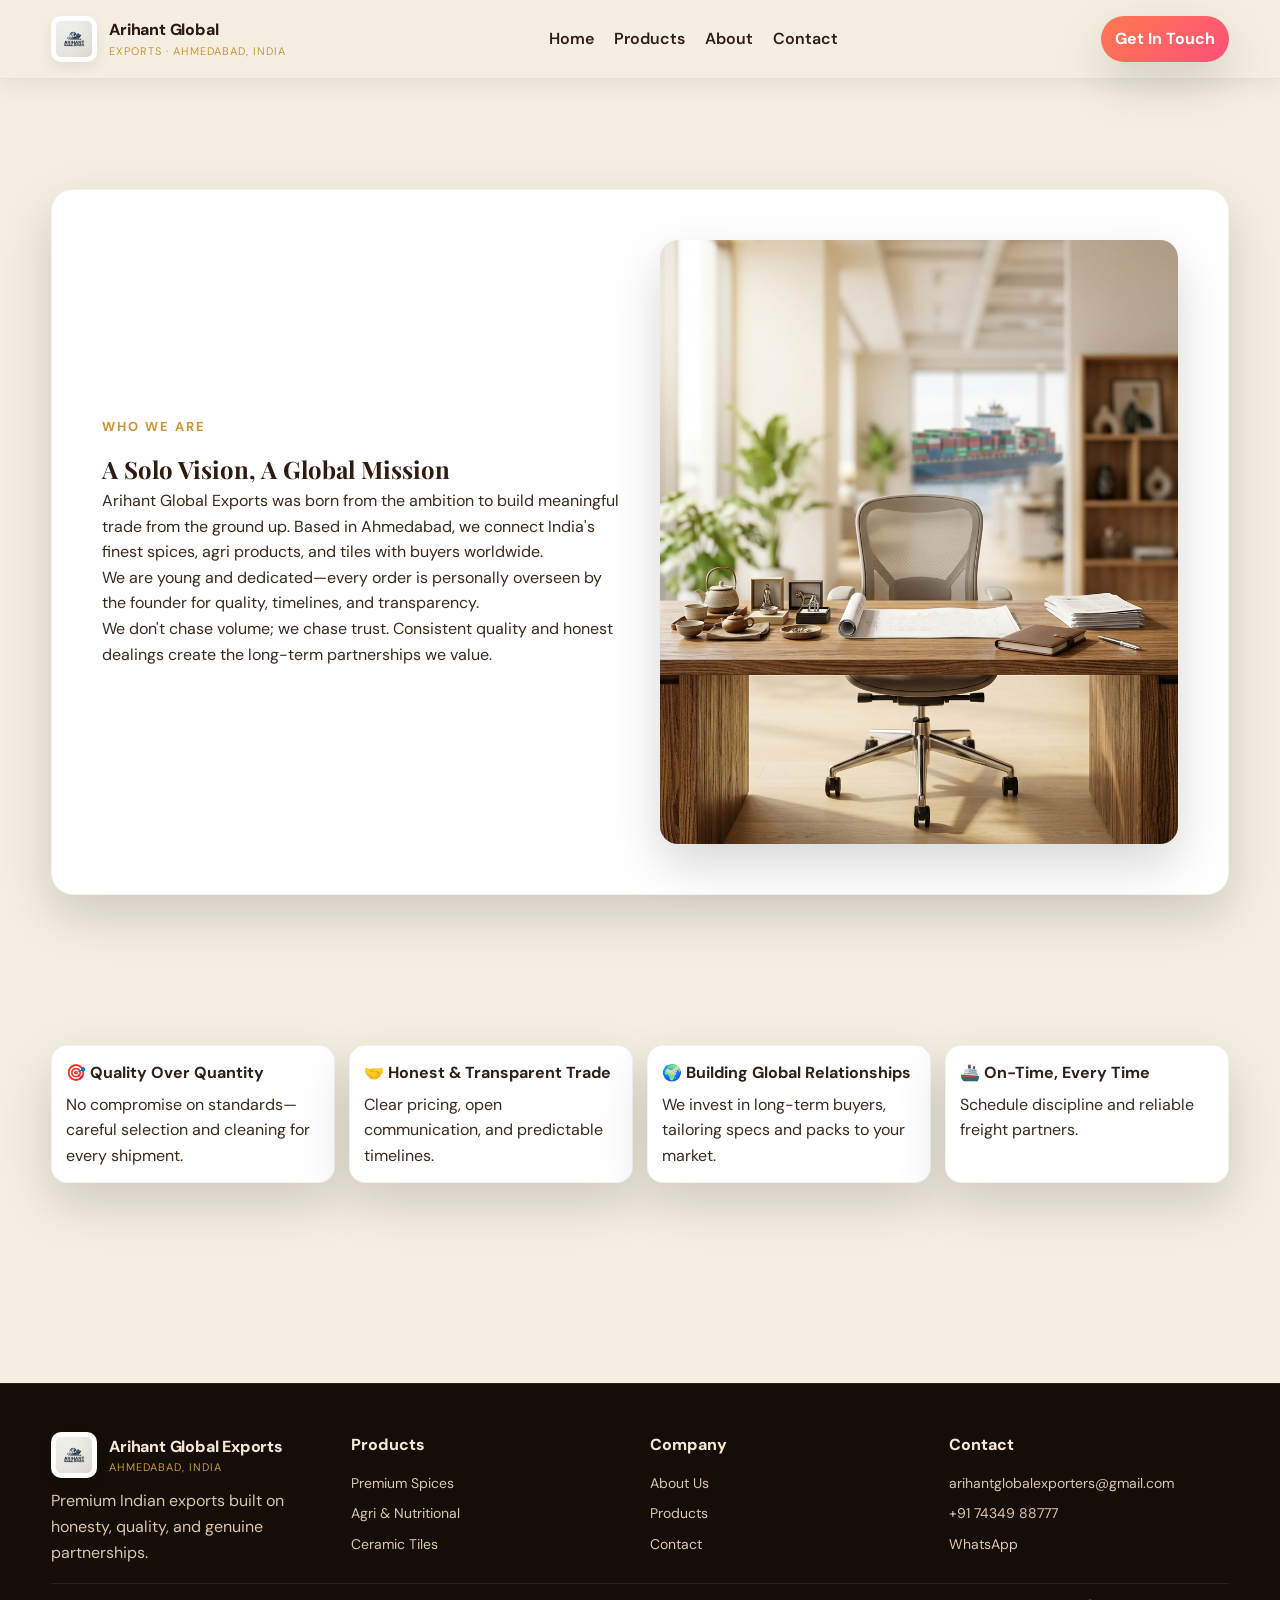
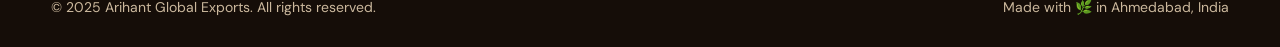
==== export-company-website/about.html @ 559a9566 "version1" ====
<!DOCTYPE html>
<html lang="en">
<head>
  <meta charset="UTF-8">
  <meta name="viewport" content="width=device-width, initial-scale=1.0">
  <title>About | Arihant Global Exports</title>
  <link rel="preconnect" href="https://fonts.googleapis.com">
  <link rel="preconnect" href="https://fonts.gstatic.com" crossorigin>
  <link href="https://fonts.googleapis.com/css2?family=Playfair+Display:wght@600;700&family=DM+Sans:wght@400;500;600;700&display=swap" rel="stylesheet">
  <style>
    :root {--cream:#f5efe2;--gold:#c8973a;--deep:#2e1a0e;--shadow:0 20px 50px rgba(0,0,0,0.16);--text:#2f2016;}
    *{box-sizing:border-box;margin:0;padding:0;}body{font-family:'DM Sans',system-ui,sans-serif;background:var(--cream);color:var(--text);line-height:1.6;}a{text-decoration:none;color:inherit;}img{max-width:100%;display:block;} .container{width:min(1180px,92vw);margin:0 auto;} .section-pad{padding:110px 0;}
    .nav-wrap{position:sticky;top:0;z-index:999;background:rgba(245,239,226,0.95);backdrop-filter:blur(8px);border-bottom:1px solid rgba(0,0,0,0.06);box-shadow:0 8px 20px rgba(0,0,0,0.06);} .nav-inner{display:flex;align-items:center;justify-content:space-between;padding:16px 0;} .brand{display:flex;align-items:center;gap:12px;} .brand-logo{width:46px;height:46px;object-fit:contain;border-radius:10px;background:#fff;padding:5px;box-shadow:0 6px 14px rgba(0,0,0,0.08);} .brand-text span{display:block;} .brand-name{font-weight:800;letter-spacing:-0.2px;color:var(--deep);} .brand-tag{font-size:11px;color:var(--gold);letter-spacing:1px;text-transform:uppercase;} .nav-links{list-style:none;display:flex;gap:20px;font-weight:600;} .nav-links a{position:relative;padding:6px 0;} .nav-links a::after{content:"";position:absolute;left:0;bottom:-4px;width:100%;height:2px;background:var(--gold);transform:scaleX(0);transform-origin:left;transition:transform .25s;} .nav-links a:hover::after{transform:scaleX(1);} .nav-cta{background:linear-gradient(135deg,#ff7a4e,#ff4f7a);color:#fff;padding:10px 14px;border-radius:999px;font-weight:700;box-shadow:var(--shadow);} 
    .eyebrow{font-size:13px;letter-spacing:2px;text-transform:uppercase;color:var(--gold);font-weight:700;margin-bottom:12px;} h1,h2,h3{font-family:'Playfair Display','DM Sans',serif;color:var(--deep);} p{color:#3a2a1b;} .two-col{display:grid;grid-template-columns:repeat(auto-fit,minmax(320px,1fr));gap:40px;align-items:center;background:#fff;padding:50px;border-radius:22px;border:1px solid rgba(0,0,0,0.05);box-shadow:var(--shadow);} .about-img{width:100%;border-radius:18px;box-shadow:var(--shadow);} 
    .grid{display:grid;grid-template-columns:repeat(auto-fit,minmax(240px,1fr));gap:14px;} .card{background:#fff;border-radius:16px;padding:14px;border:1px solid rgba(0,0,0,0.05);box-shadow:var(--shadow);} .card strong{display:block;margin-bottom:6px;} 
    .footer{background:#150d08;color:#e8d8c2;padding:48px 0 28px;margin-top:90px;border-top:1px solid rgba(255,255,255,0.06);} .footer-grid{display:grid;grid-template-columns:repeat(auto-fit,minmax(220px,1fr));gap:20px;} .footer-title{font-weight:800;color:#f4e7d6;margin-bottom:10px;} .footer-links a{display:block;color:#d9c8b0;padding:4px 0;font-size:14px;} .footer-links a:hover{color:#fff;} .footer-bottom{border-top:1px solid rgba(255,255,255,0.08);margin-top:18px;padding-top:12px;display:flex;justify-content:space-between;flex-wrap:wrap;gap:10px;color:#cbb89d;font-size:14px;}
  </style>
</head>
<body>
  <nav class="nav-wrap">
    <div class="container nav-inner">
      <div class="brand">
        <img class="brand-logo" src="images/Arihant%20Global%20exports%20logo.png" alt="Arihant Global Exports logo">
        <div class="brand-text">
          <span class="brand-name">Arihant Global</span>
          <span class="brand-tag">Exports · Ahmedabad, India</span>
        </div>
      </div>
      <ul class="nav-links">
        <li><a href="index.html">Home</a></li>
        <li><a href="products.html">Products</a></li>
        <li><a href="about.html">About</a></li>
        <li><a href="contact.html">Contact</a></li>
      </ul>
      <a class="nav-cta" href="contact.html">Get In Touch</a>
    </div>
  </nav>

  <section class="section-pad">
    <div class="container two-col">
      <div>
        <p class="eyebrow">Who We Are</p>
        <h1>A Solo Vision, A Global Mission</h1>
        <p>Arihant Global Exports was born from the ambition to build meaningful trade from the ground up. Based in Ahmedabad, we connect India's finest spices, agri products, and tiles with buyers worldwide.</p>
        <p>We are young and dedicated—every order is personally overseen by the founder for quality, timelines, and transparency.</p>
        <p>We don't chase volume; we chase trust. Consistent quality and honest dealings create the long-term partnerships we value.</p>
      </div>
      <img class="about-img" src="images/About%20us%20founders%20.png" alt="Founder">
    </div>
  </section>

  <section class="section-pad" style="padding-top:40px;">
    <div class="container">
      <div class="grid">
        <div class="card"><strong>🎯 Quality Over Quantity</strong><p>No compromise on standards—careful selection and cleaning for every shipment.</p></div>
        <div class="card"><strong>🤝 Honest & Transparent Trade</strong><p>Clear pricing, open communication, and predictable timelines.</p></div>
        <div class="card"><strong>🌍 Building Global Relationships</strong><p>We invest in long-term buyers, tailoring specs and packs to your market.</p></div>
        <div class="card"><strong>🚢 On-Time, Every Time</strong><p>Schedule discipline and reliable freight partners.</p></div>
      </div>
    </div>
  </section>

  <footer class="footer">
    <div class="container">
      <div class="footer-grid">
        <div>
          <div class="brand" style="margin-bottom:10px;">
            <img class="brand-logo" src="images/Arihant%20Global%20exports%20logo.png" alt="logo">
            <div class="brand-text">
              <span class="brand-name" style="color:#f4e7d6;">Arihant Global Exports</span>
              <span class="brand-tag" style="color:var(--gold);">Ahmedabad, India</span>
            </div>
          </div>
          <p style="color:#d7c5ac;">Premium Indian exports built on honesty, quality, and genuine partnerships.</p>
        </div>
        <div>
          <div class="footer-title">Products</div>
          <div class="footer-links">
            <a href="spices.html">Premium Spices</a>
            <a href="agri.html">Agri & Nutritional</a>
            <a href="tiles.html">Ceramic Tiles</a>
          </div>
        </div>
        <div>
          <div class="footer-title">Company</div>
          <div class="footer-links">
            <a href="about.html">About Us</a>
            <a href="products.html">Products</a>
            <a href="contact.html">Contact</a>
          </div>
        </div>
        <div>
          <div class="footer-title">Contact</div>
          <div class="footer-links">
            <a href="mailto:arihantglobalexporters@gmail.com">arihantglobalexporters@gmail.com</a>
            <a href="tel:+917434988777">+91 74349 88777</a>
            <a href="https://wa.me/917434988777" target="_blank" rel="noreferrer">WhatsApp</a>
          </div>
        </div>
      </div>
      <div class="footer-bottom">
        <span>© 2025 Arihant Global Exports. All rights reserved.</span>
        <span>Made with 🌿 in Ahmedabad, India</span>
      </div>
    </div>
  </footer>
</body>
</html>
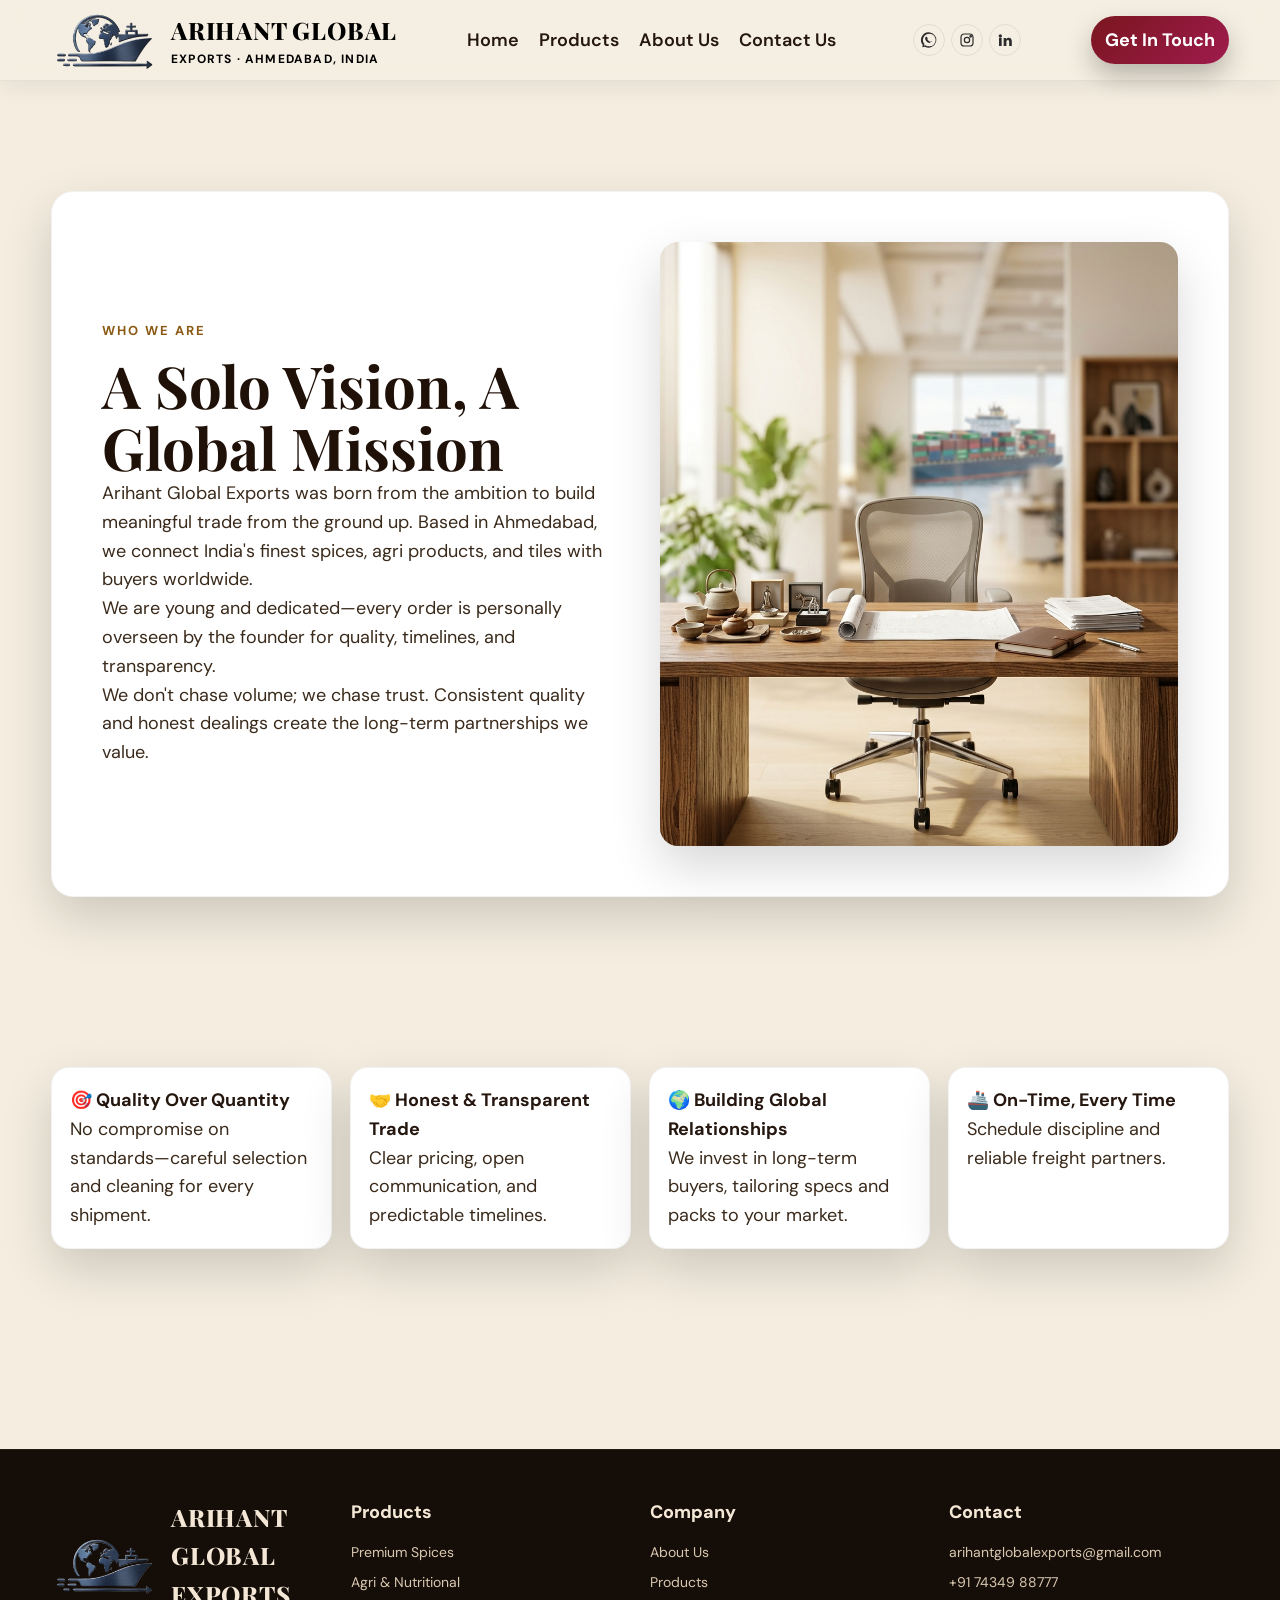
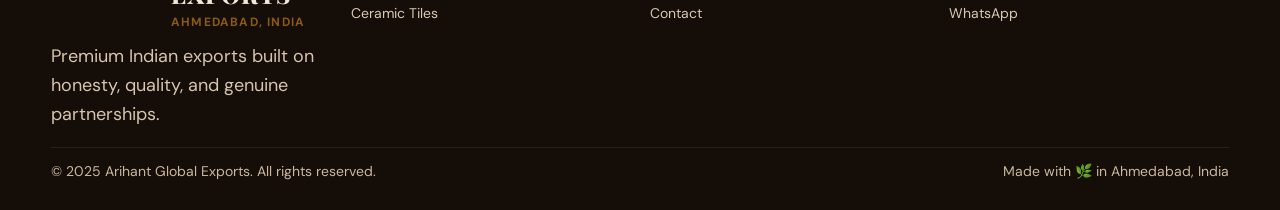
==== commit 37e26421: "Version2" ====
--- a/export-company-website/about.html
+++ b/export-company-website/about.html
@@ -7,34 +7,10 @@
   <link rel="preconnect" href="https://fonts.googleapis.com">
   <link rel="preconnect" href="https://fonts.gstatic.com" crossorigin>
   <link href="https://fonts.googleapis.com/css2?family=Playfair+Display:wght@600;700&family=DM+Sans:wght@400;500;600;700&display=swap" rel="stylesheet">
-  <style>
-    :root {--cream:#f5efe2;--gold:#c8973a;--deep:#2e1a0e;--shadow:0 20px 50px rgba(0,0,0,0.16);--text:#2f2016;}
-    *{box-sizing:border-box;margin:0;padding:0;}body{font-family:'DM Sans',system-ui,sans-serif;background:var(--cream);color:var(--text);line-height:1.6;}a{text-decoration:none;color:inherit;}img{max-width:100%;display:block;} .container{width:min(1180px,92vw);margin:0 auto;} .section-pad{padding:110px 0;}
-    .nav-wrap{position:sticky;top:0;z-index:999;background:rgba(245,239,226,0.95);backdrop-filter:blur(8px);border-bottom:1px solid rgba(0,0,0,0.06);box-shadow:0 8px 20px rgba(0,0,0,0.06);} .nav-inner{display:flex;align-items:center;justify-content:space-between;padding:16px 0;} .brand{display:flex;align-items:center;gap:12px;} .brand-logo{width:46px;height:46px;object-fit:contain;border-radius:10px;background:#fff;padding:5px;box-shadow:0 6px 14px rgba(0,0,0,0.08);} .brand-text span{display:block;} .brand-name{font-weight:800;letter-spacing:-0.2px;color:var(--deep);} .brand-tag{font-size:11px;color:var(--gold);letter-spacing:1px;text-transform:uppercase;} .nav-links{list-style:none;display:flex;gap:20px;font-weight:600;} .nav-links a{position:relative;padding:6px 0;} .nav-links a::after{content:"";position:absolute;left:0;bottom:-4px;width:100%;height:2px;background:var(--gold);transform:scaleX(0);transform-origin:left;transition:transform .25s;} .nav-links a:hover::after{transform:scaleX(1);} .nav-cta{background:linear-gradient(135deg,#ff7a4e,#ff4f7a);color:#fff;padding:10px 14px;border-radius:999px;font-weight:700;box-shadow:var(--shadow);} 
-    .eyebrow{font-size:13px;letter-spacing:2px;text-transform:uppercase;color:var(--gold);font-weight:700;margin-bottom:12px;} h1,h2,h3{font-family:'Playfair Display','DM Sans',serif;color:var(--deep);} p{color:#3a2a1b;} .two-col{display:grid;grid-template-columns:repeat(auto-fit,minmax(320px,1fr));gap:40px;align-items:center;background:#fff;padding:50px;border-radius:22px;border:1px solid rgba(0,0,0,0.05);box-shadow:var(--shadow);} .about-img{width:100%;border-radius:18px;box-shadow:var(--shadow);} 
-    .grid{display:grid;grid-template-columns:repeat(auto-fit,minmax(240px,1fr));gap:14px;} .card{background:#fff;border-radius:16px;padding:14px;border:1px solid rgba(0,0,0,0.05);box-shadow:var(--shadow);} .card strong{display:block;margin-bottom:6px;} 
-    .footer{background:#150d08;color:#e8d8c2;padding:48px 0 28px;margin-top:90px;border-top:1px solid rgba(255,255,255,0.06);} .footer-grid{display:grid;grid-template-columns:repeat(auto-fit,minmax(220px,1fr));gap:20px;} .footer-title{font-weight:800;color:#f4e7d6;margin-bottom:10px;} .footer-links a{display:block;color:#d9c8b0;padding:4px 0;font-size:14px;} .footer-links a:hover{color:#fff;} .footer-bottom{border-top:1px solid rgba(255,255,255,0.08);margin-top:18px;padding-top:12px;display:flex;justify-content:space-between;flex-wrap:wrap;gap:10px;color:#cbb89d;font-size:14px;}
-  </style>
+  <link rel="stylesheet" href="style.css">
 </head>
 <body>
-  <nav class="nav-wrap">
-    <div class="container nav-inner">
-      <div class="brand">
-        <img class="brand-logo" src="images/Arihant%20Global%20exports%20logo.png" alt="Arihant Global Exports logo">
-        <div class="brand-text">
-          <span class="brand-name">Arihant Global</span>
-          <span class="brand-tag">Exports · Ahmedabad, India</span>
-        </div>
-      </div>
-      <ul class="nav-links">
-        <li><a href="index.html">Home</a></li>
-        <li><a href="products.html">Products</a></li>
-        <li><a href="about.html">About</a></li>
-        <li><a href="contact.html">Contact</a></li>
-      </ul>
-      <a class="nav-cta" href="contact.html">Get In Touch</a>
-    </div>
-  </nav>
+  <div id="nav"></div>
 
   <section class="section-pad">
     <div class="container two-col">
@@ -92,7 +68,7 @@
         <div>
           <div class="footer-title">Contact</div>
           <div class="footer-links">
-            <a href="mailto:arihantglobalexporters@gmail.com">arihantglobalexporters@gmail.com</a>
+            <a href="mailto:arihantglobalexports@gmail.com">arihantglobalexports@gmail.com</a>
             <a href="tel:+917434988777">+91 74349 88777</a>
             <a href="https://wa.me/917434988777" target="_blank" rel="noreferrer">WhatsApp</a>
           </div>
@@ -104,5 +80,6 @@
       </div>
     </div>
   </footer>
+  <script src="script.js"></script>
 </body>
 </html>
--- a/export-company-website/style.css
+++ b/export-company-website/style.css
@@ -0,0 +1,103 @@
+:root {
+  --cream: #f4ede0;
+  --gold: #8b5a14;
+  --deep: #201108;
+  --spice: #9f1b4d;
+  --spice-dark: #7a161f;
+  --shadow: 0 20px 50px rgba(0,0,0,0.16);
+  --text: #25170f;
+  --muted: #6a5a46;
+}
+
+* { box-sizing: border-box; margin: 0; padding: 0; }
+body { font-family: 'DM Sans', system-ui, sans-serif; background: var(--cream); color: var(--text); line-height: 1.6; font-size: 18px; }
+a { text-decoration: none; color: inherit; }
+img { max-width: 100%; display: block; }
+.focus-visible, a:focus-visible, button:focus-visible, input:focus-visible, select:focus-visible, textarea:focus-visible { outline: 3px solid #0d4ea0; outline-offset: 3px; }
+.container { width: min(1180px, 92vw); margin: 0 auto; }
+.section-pad { padding: 110px 0; }
+.eyebrow { font-size: 13px; letter-spacing: 2px; text-transform: uppercase; color: var(--gold); font-weight: 700; margin-bottom: 12px; }
+h1, h2, h3 { font-family: 'Playfair Display', 'DM Sans', serif; color: var(--deep); }
+h1 { font-size: clamp(36px, 5vw, 58px); line-height: 1.08; }
+p { color: #3a2a1b; }
+::placeholder { color: #4a3a2c; opacity: 0.9; }
+
+.nav-wrap { position: sticky; top: 0; z-index: 999; background: rgba(245,239,226,0.95); backdrop-filter: blur(8px); border-bottom: 1px solid rgba(0,0,0,0.06); box-shadow: 0 8px 20px rgba(0,0,0,0.06); }
+.nav-inner { display: flex; align-items: center; justify-content: space-between; gap: 16px; padding: 10px 0; }
+.brand { display: flex; align-items: center; gap: 10px; }
+.brand-logo { height: 60px; width: auto; object-fit: contain; }
+.brand-text span { display: block; }
+.brand-name { font-family: 'Algerian', 'Playfair Display', serif; font-weight: 800; letter-spacing: 0.8px; color: #000; text-transform: uppercase; font-size: 24px; }
+.brand-tag { font-size: 12px; color: #000; letter-spacing: 1.2px; text-transform: uppercase; font-weight: 700; }
+.nav-links { list-style: none; display: flex; gap: 20px; font-weight: 600; }
+.nav-links a { position: relative; padding: 6px 0; }
+.nav-links a::after { content: ""; position: absolute; left: 0; bottom: -4px; width: 100%; height: 2px; background: var(--gold); transform: scaleX(0); transform-origin: left; transition: transform .25s; }
+.nav-links a:hover::after { transform: scaleX(1); }
+.nav-cta { background: linear-gradient(135deg, var(--spice-dark), var(--spice)); color: #fff; padding: 10px 14px; border-radius: 999px; font-weight: 700; box-shadow: 0 12px 26px rgba(0,0,0,0.25); transition: transform .15s ease, box-shadow .2s ease; }
+.nav-cta:hover { transform: translateY(-1px); box-shadow: 0 16px 36px rgba(0,0,0,0.35); }
+.nav-social { display: flex; gap: 6px; align-items: center; margin-left: 6px; }
+.nav-social a { display: inline-flex; align-items: center; justify-content: center; width: 32px; height: 32px; border-radius: 50%; border: 1px solid rgba(0,0,0,0.08); color: #2c2c2c; transition: transform .2s, box-shadow .2s, border-color .2s; }
+.nav-social a:hover { transform: translateY(-2px); box-shadow: 0 10px 20px rgba(0,0,0,0.12); border-color: rgba(0,0,0,0.2); }
+.nav-mobile { display: none; flex-direction: column; gap: 12px; padding: 16px; background: #fff; border: 1px solid rgba(0,0,0,0.06); border-radius: 12px; box-shadow: var(--shadow); position: absolute; right: 16px; top: 68px; width: 220px; }
+
+.hero { display: grid; grid-template-columns: repeat(auto-fit, minmax(320px, 1fr)); gap: 50px; align-items: center; padding-top: 40px; }
+.hero-desc { font-size: 17px; max-width: 620px; margin: 18px 0 26px; }
+.hero-buttons { display: flex; gap: 12px; flex-wrap: wrap; }
+.btn { display: inline-flex; align-items: center; gap: 10px; padding: 12px 18px; border-radius: 12px; font-weight: 700; cursor: pointer; border: 2px solid transparent; transition: transform .2s, box-shadow .2s, background .2s, color .2s; }
+.btn-dark { background: linear-gradient(135deg, var(--spice-dark), var(--spice)); color: #fff; box-shadow: 0 18px 40px rgba(0,0,0,0.3); }
+.btn-outline { border-color: var(--deep); color: var(--deep); }
+.btn-outline:hover { background: var(--deep); color: #fff; }
+.pill-row { display: flex; gap: 10px; flex-wrap: wrap; margin-top: 18px; }
+.pill { background: rgba(0,0,0,0.04); padding: 10px 14px; border-radius: 999px; font-weight: 600; color: var(--deep); border: 1px solid rgba(0,0,0,0.06); }
+.hero-visual { position: relative; min-height: 360px; }
+.hero-img { position: absolute; inset: 0; width: 100%; height: 100%; object-fit: cover; border-radius: 22px; box-shadow: var(--shadow); }
+.badge { position: absolute; background: rgba(255,255,255,0.92); padding: 12px 14px; border-radius: 14px; box-shadow: var(--shadow); font-weight: 700; color: var(--deep); border: 1px solid rgba(0,0,0,0.04); }
+.badge.b1 { top: 16px; left: 16px; }
+.badge.b2 { bottom: 16px; right: 16px; }
+
+.grid { display: grid; grid-template-columns: repeat(auto-fit, minmax(240px, 1fr)); gap: 18px; margin-top: 20px; }
+.cards { display: grid; grid-template-columns: repeat(auto-fit, minmax(240px, 1fr)); gap: 16px; margin-top: 26px; }
+.card-link { display: block; color: inherit; text-decoration: none; height: 100%; }
+.card { background: #fff; border-radius: 18px; padding: 18px; border: 1px solid rgba(0,0,0,0.05); box-shadow: var(--shadow); height: 100%; transition: transform .2s, box-shadow .2s; }
+.card:hover { transform: translateY(-4px); box-shadow: 0 24px 60px rgba(0,0,0,0.18); }
+.card img { height: 190px; width: 100%; object-fit: cover; border-radius: 14px; margin-bottom: 12px; }
+.card h3 { margin: 4px 0 6px; }
+.meta { display: flex; gap: 8px; flex-wrap: wrap; margin: 10px 0; }
+.chip { padding: 8px 10px; border-radius: 10px; background: rgba(0,0,0,0.04); border: 1px solid rgba(0,0,0,0.06); font-weight: 600; color: var(--deep); }
+.list { margin: 10px 0 0; padding-left: 18px; color: #4a3525; }
+.list li { margin-bottom: 6px; }
+
+.trust-badges { display: flex; flex-wrap: wrap; gap: 10px; margin-top: 18px; }
+.badge-chip { background: #fff; border-radius: 12px; padding: 10px 12px; border: 1px solid rgba(0,0,0,0.06); font-weight: 600; box-shadow: 0 6px 20px rgba(0,0,0,0.08); }
+
+.two-col { display: grid; grid-template-columns: repeat(auto-fit, minmax(320px, 1fr)); gap: 40px; align-items: center; background: #fff; padding: 50px; border-radius: 22px; border: 1px solid rgba(0,0,0,0.05); box-shadow: var(--shadow); }
+.about-img { width: 100%; border-radius: 18px; box-shadow: var(--shadow); }
+
+.form-shell { background:#fdf9f2; border-radius:22px; padding:50px; border:1px solid rgba(0,0,0,0.05); box-shadow: var(--shadow); }
+form { background:#fdf9f2; border-radius:18px; padding:24px; border:1px solid rgba(0,0,0,0.05); box-shadow: var(--shadow); display:grid; gap:14px; color:var(--deep);} 
+label {font-weight:700;font-size:14px;color:var(--deep);} 
+input, select, textarea {width:100%;padding:12px;border-radius:10px;border:1px solid rgba(0,0,0,0.12);font-family:inherit;font-size:14px;background:#fff;color:var(--deep);} 
+input:focus, select:focus, textarea:focus {outline:none;border-color:var(--gold);box-shadow:0 0 0 3px rgba(139,90,20,0.35);} 
+.grid-2 {display:grid;grid-template-columns:repeat(auto-fit,minmax(200px,1fr));gap:12px;} 
+textarea {min-height:130px;} 
+.submit-btn {background:linear-gradient(135deg,var(--spice-dark),var(--spice));color:#fff;padding:12px 16px;border:none;border-radius:12px;font-weight:700;cursor:pointer;box-shadow:var(--shadow);} 
+.info-row { display:flex; gap:12px; align-items:flex-start; }
+.info-icon { font-size:18px; }
+.social-buttons { display:flex; gap:10px; flex-wrap:wrap; margin:10px 0 6px; }
+.social-btn { color:#fff; padding:10px 14px; border-radius:12px; font-weight:700; display:inline-flex; align-items:center; gap:8px; box-shadow:var(--shadow); }
+.wa { background:#25D366; }
+.li { background:#0A66C2; }
+.ig { background:linear-gradient(45deg,#f9ce34,#ee2a7b,#6228d7); }
+.tiles-theme .btn-dark { background: linear-gradient(135deg,#3a5a7c,#1f3346); box-shadow: 0 18px 40px rgba(58,90,124,0.28); }
+
+.footer {background:#150d08;color:#e8d8c2;padding:48px 0 28px;margin-top:90px;border-top:1px solid rgba(255,255,255,0.06);} 
+.footer-grid {display:grid;grid-template-columns:repeat(auto-fit,minmax(220px,1fr));gap:20px;} 
+.footer-title {font-weight:800;color:#f4e7d6;margin-bottom:10px;} 
+.footer-links a {display:block;color:#d9c8b0;padding:4px 0;font-size:14px;} 
+.footer-links a:hover {color:#fff;} 
+.footer-bottom {border-top:1px solid rgba(255,255,255,0.08);margin-top:18px;padding-top:12px;display:flex;justify-content:space-between;flex-wrap:wrap;gap:10px;color:#cbb89d;font-size:14px;}
+
+@media (max-width: 900px) {
+  .nav-links, .nav-cta {display:none;}
+  .nav-mobile.show {display:flex;}
+}
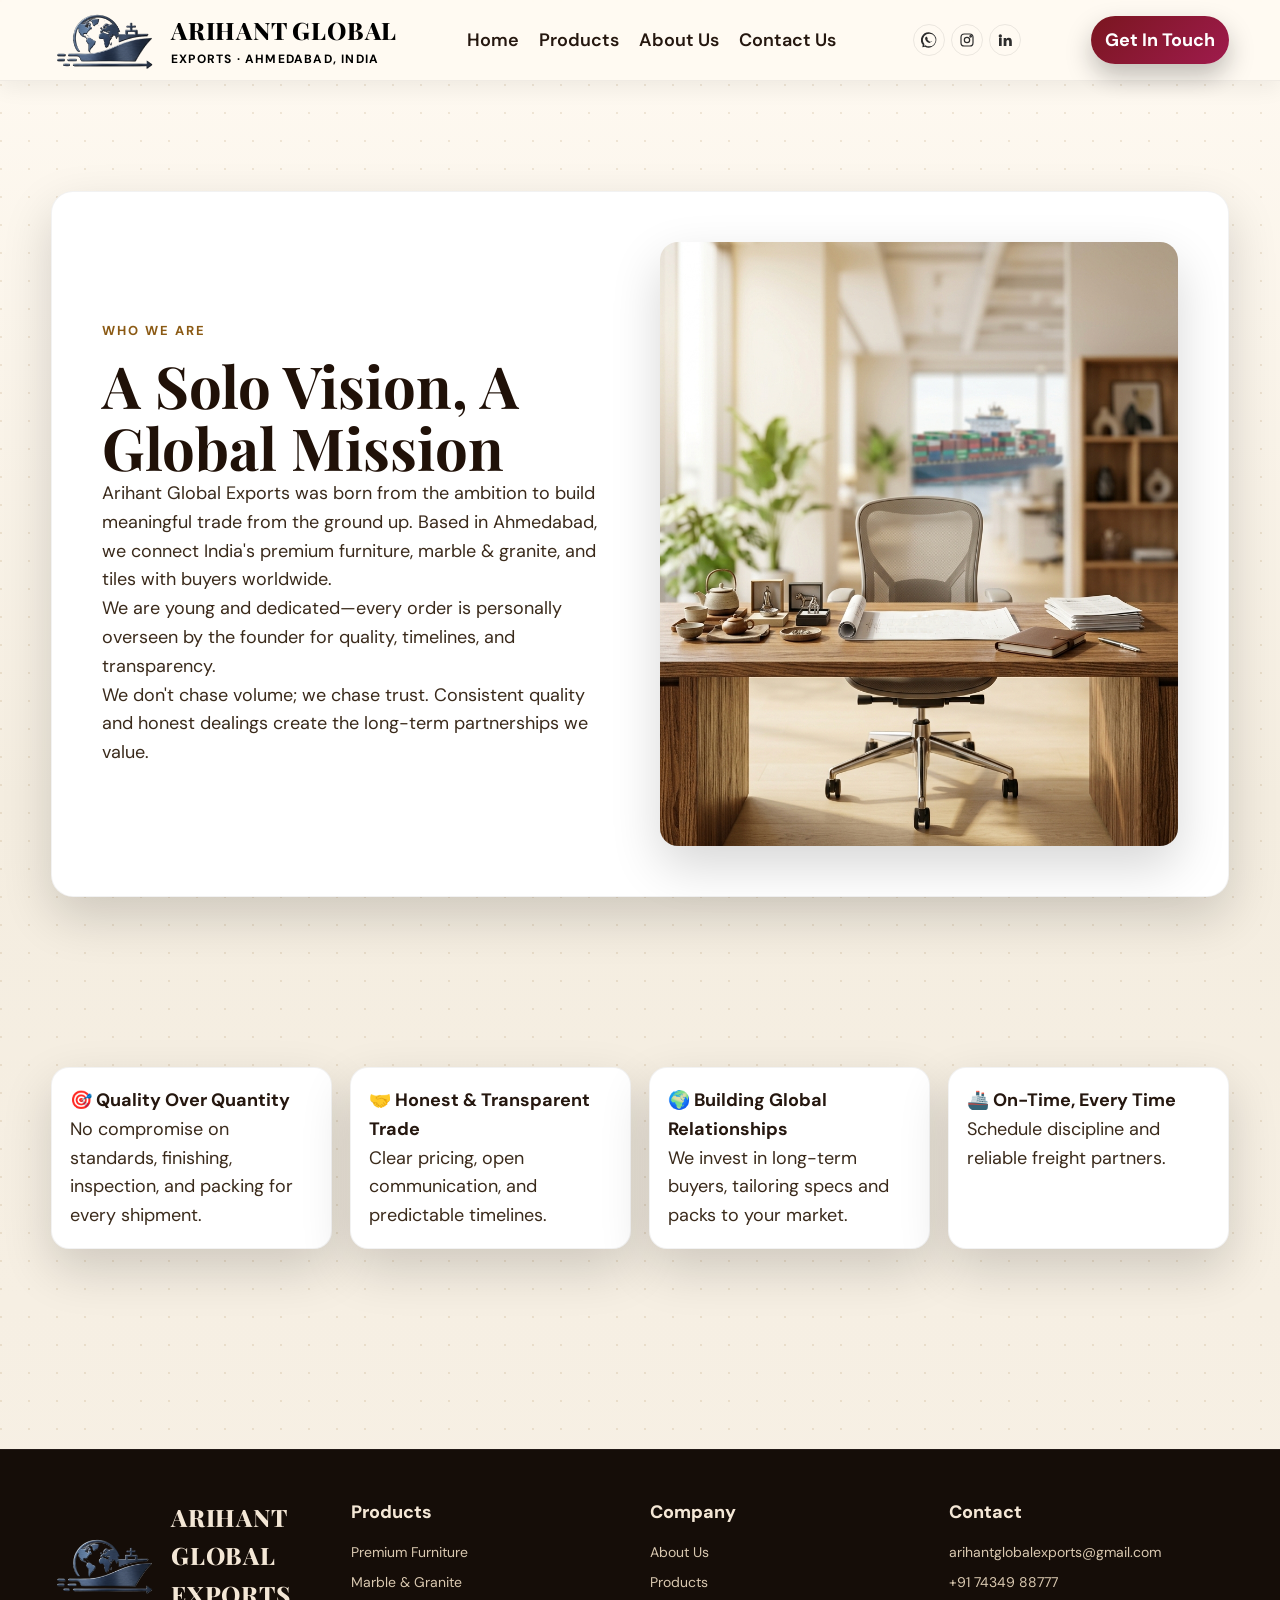
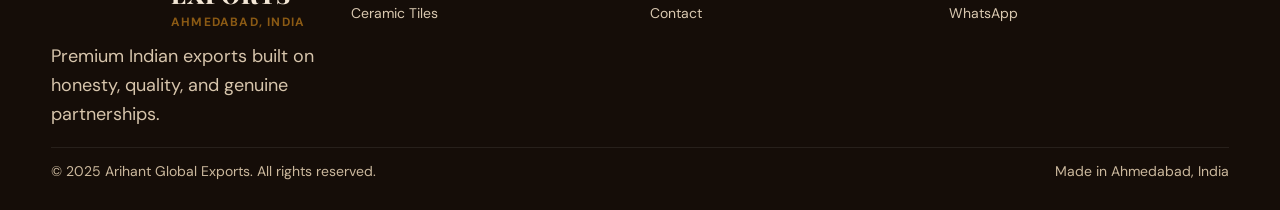
==== commit 08a7a8c6: "updated tiles and ceramic" ====
--- a/export-company-website/about.html
+++ b/export-company-website/about.html
@@ -17,7 +17,7 @@
       <div>
         <p class="eyebrow">Who We Are</p>
         <h1>A Solo Vision, A Global Mission</h1>
-        <p>Arihant Global Exports was born from the ambition to build meaningful trade from the ground up. Based in Ahmedabad, we connect India's finest spices, agri products, and tiles with buyers worldwide.</p>
+        <p>Arihant Global Exports was born from the ambition to build meaningful trade from the ground up. Based in Ahmedabad, we connect India's premium furniture, marble & granite, and tiles with buyers worldwide.</p>
         <p>We are young and dedicated—every order is personally overseen by the founder for quality, timelines, and transparency.</p>
         <p>We don't chase volume; we chase trust. Consistent quality and honest dealings create the long-term partnerships we value.</p>
       </div>
@@ -28,7 +28,7 @@
   <section class="section-pad" style="padding-top:40px;">
     <div class="container">
       <div class="grid">
-        <div class="card"><strong>🎯 Quality Over Quantity</strong><p>No compromise on standards—careful selection and cleaning for every shipment.</p></div>
+        <div class="card"><strong>🎯 Quality Over Quantity</strong><p>No compromise on standards, finishing, inspection, and packing for every shipment.</p></div>
         <div class="card"><strong>🤝 Honest & Transparent Trade</strong><p>Clear pricing, open communication, and predictable timelines.</p></div>
         <div class="card"><strong>🌍 Building Global Relationships</strong><p>We invest in long-term buyers, tailoring specs and packs to your market.</p></div>
         <div class="card"><strong>🚢 On-Time, Every Time</strong><p>Schedule discipline and reliable freight partners.</p></div>
@@ -52,8 +52,8 @@
         <div>
           <div class="footer-title">Products</div>
           <div class="footer-links">
-            <a href="spices.html">Premium Spices</a>
-            <a href="agri.html">Agri & Nutritional</a>
+            <a href="furniture.html">Premium Furniture</a>
+            <a href="marble-granite.html">Marble & Granite</a>
             <a href="tiles.html">Ceramic Tiles</a>
           </div>
         </div>
@@ -76,7 +76,7 @@
       </div>
       <div class="footer-bottom">
         <span>© 2025 Arihant Global Exports. All rights reserved.</span>
-        <span>Made with 🌿 in Ahmedabad, India</span>
+        <span>Made in Ahmedabad, India</span>
       </div>
     </div>
   </footer>
--- a/export-company-website/style.css
+++ b/export-company-website/style.css
@@ -2,15 +2,23 @@
   --cream: #f4ede0;
   --gold: #8b5a14;
   --deep: #201108;
-  --spice: #9f1b4d;
-  --spice-dark: #7a161f;
+  --accent: #9f1b4d;
+  --accent-dark: #7a161f;
   --shadow: 0 20px 50px rgba(0,0,0,0.16);
   --text: #25170f;
   --muted: #6a5a46;
 }
 
 * { box-sizing: border-box; margin: 0; padding: 0; }
-body { font-family: 'DM Sans', system-ui, sans-serif; background: var(--cream); color: var(--text); line-height: 1.6; font-size: 18px; }
+body {
+  font-family: 'DM Sans', system-ui, sans-serif;
+  background:
+    radial-gradient(circle at 1px 1px, rgba(139,90,20,0.12) 1px, transparent 0) 0 0 / 28px 28px,
+    linear-gradient(180deg, #fffaf2 0%, var(--cream) 44%, #f8f1e6 100%);
+  color: var(--text);
+  line-height: 1.6;
+  font-size: 18px;
+}
 a { text-decoration: none; color: inherit; }
 img { max-width: 100%; display: block; }
 .focus-visible, a:focus-visible, button:focus-visible, input:focus-visible, select:focus-visible, textarea:focus-visible { outline: 3px solid #0d4ea0; outline-offset: 3px; }
@@ -22,7 +30,7 @@
 p { color: #3a2a1b; }
 ::placeholder { color: #4a3a2c; opacity: 0.9; }
 
-.nav-wrap { position: sticky; top: 0; z-index: 999; background: rgba(245,239,226,0.95); backdrop-filter: blur(8px); border-bottom: 1px solid rgba(0,0,0,0.06); box-shadow: 0 8px 20px rgba(0,0,0,0.06); }
+.nav-wrap { position: sticky; top: 0; z-index: 999; background: rgba(255,250,242,0.94); backdrop-filter: blur(8px); border-bottom: 1px solid rgba(0,0,0,0.06); box-shadow: 0 8px 20px rgba(0,0,0,0.06); }
 .nav-inner { display: flex; align-items: center; justify-content: space-between; gap: 16px; padding: 10px 0; }
 .brand { display: flex; align-items: center; gap: 10px; }
 .brand-logo { height: 60px; width: auto; object-fit: contain; }
@@ -33,7 +41,7 @@
 .nav-links a { position: relative; padding: 6px 0; }
 .nav-links a::after { content: ""; position: absolute; left: 0; bottom: -4px; width: 100%; height: 2px; background: var(--gold); transform: scaleX(0); transform-origin: left; transition: transform .25s; }
 .nav-links a:hover::after { transform: scaleX(1); }
-.nav-cta { background: linear-gradient(135deg, var(--spice-dark), var(--spice)); color: #fff; padding: 10px 14px; border-radius: 999px; font-weight: 700; box-shadow: 0 12px 26px rgba(0,0,0,0.25); transition: transform .15s ease, box-shadow .2s ease; }
+.nav-cta { background: linear-gradient(135deg, var(--accent-dark), var(--accent)); color: #fff; padding: 10px 14px; border-radius: 999px; font-weight: 700; box-shadow: 0 12px 26px rgba(0,0,0,0.25); transition: transform .15s ease, box-shadow .2s ease; }
 .nav-cta:hover { transform: translateY(-1px); box-shadow: 0 16px 36px rgba(0,0,0,0.35); }
 .nav-social { display: flex; gap: 6px; align-items: center; margin-left: 6px; }
 .nav-social a { display: inline-flex; align-items: center; justify-content: center; width: 32px; height: 32px; border-radius: 50%; border: 1px solid rgba(0,0,0,0.08); color: #2c2c2c; transition: transform .2s, box-shadow .2s, border-color .2s; }
@@ -44,7 +52,7 @@
 .hero-desc { font-size: 17px; max-width: 620px; margin: 18px 0 26px; }
 .hero-buttons { display: flex; gap: 12px; flex-wrap: wrap; }
 .btn { display: inline-flex; align-items: center; gap: 10px; padding: 12px 18px; border-radius: 12px; font-weight: 700; cursor: pointer; border: 2px solid transparent; transition: transform .2s, box-shadow .2s, background .2s, color .2s; }
-.btn-dark { background: linear-gradient(135deg, var(--spice-dark), var(--spice)); color: #fff; box-shadow: 0 18px 40px rgba(0,0,0,0.3); }
+.btn-dark { background: linear-gradient(135deg, var(--accent-dark), var(--accent)); color: #fff; box-shadow: 0 18px 40px rgba(0,0,0,0.3); }
 .btn-outline { border-color: var(--deep); color: var(--deep); }
 .btn-outline:hover { background: var(--deep); color: #fff; }
 .pill-row { display: flex; gap: 10px; flex-wrap: wrap; margin-top: 18px; }
@@ -62,6 +70,18 @@
 .card:hover { transform: translateY(-4px); box-shadow: 0 24px 60px rgba(0,0,0,0.18); }
 .card img { height: 190px; width: 100%; object-fit: cover; border-radius: 14px; margin-bottom: 12px; }
 .card h3 { margin: 4px 0 6px; }
+.catalog-card img { height: 220px; object-fit: cover; object-position: top center; background: #f7f1e6; }
+.catalog-card .btn { margin-top: 12px; padding: 10px 14px; border-radius: 10px; font-size: 14px; }
+.section-title-row { display: flex; align-items: end; justify-content: space-between; gap: 16px; flex-wrap: wrap; margin-bottom: 18px; }
+.section-title-row p { max-width: 720px; }
+.catalog-group { margin-top: 42px; }
+.catalog-group:first-of-type { margin-top: 22px; }
+.catalog-group h3 { margin-bottom: 14px; }
+.spec-grid { display: grid; grid-template-columns: repeat(auto-fit, minmax(220px, 1fr)); gap: 16px; margin-top: 24px; }
+.spec-panel { background: #fff; border: 1px solid rgba(0,0,0,0.05); border-radius: 18px; padding: 20px; box-shadow: var(--shadow); }
+.spec-panel h3 { margin-bottom: 10px; font-size: 24px; }
+.spec-list { list-style: none; display: flex; flex-wrap: wrap; gap: 8px; }
+.spec-list li { padding: 8px 10px; border-radius: 10px; background: rgba(0,0,0,0.04); border: 1px solid rgba(0,0,0,0.06); color: var(--deep); font-weight: 600; font-size: 15px; }
 .meta { display: flex; gap: 8px; flex-wrap: wrap; margin: 10px 0; }
 .chip { padding: 8px 10px; border-radius: 10px; background: rgba(0,0,0,0.04); border: 1px solid rgba(0,0,0,0.06); font-weight: 600; color: var(--deep); }
 .list { margin: 10px 0 0; padding-left: 18px; color: #4a3525; }
@@ -80,7 +100,7 @@
 input:focus, select:focus, textarea:focus {outline:none;border-color:var(--gold);box-shadow:0 0 0 3px rgba(139,90,20,0.35);} 
 .grid-2 {display:grid;grid-template-columns:repeat(auto-fit,minmax(200px,1fr));gap:12px;} 
 textarea {min-height:130px;} 
-.submit-btn {background:linear-gradient(135deg,var(--spice-dark),var(--spice));color:#fff;padding:12px 16px;border:none;border-radius:12px;font-weight:700;cursor:pointer;box-shadow:var(--shadow);} 
+.submit-btn {background:linear-gradient(135deg,var(--accent-dark),var(--accent));color:#fff;padding:12px 16px;border:none;border-radius:12px;font-weight:700;cursor:pointer;box-shadow:var(--shadow);} 
 .info-row { display:flex; gap:12px; align-items:flex-start; }
 .info-icon { font-size:18px; }
 .social-buttons { display:flex; gap:10px; flex-wrap:wrap; margin:10px 0 6px; }
